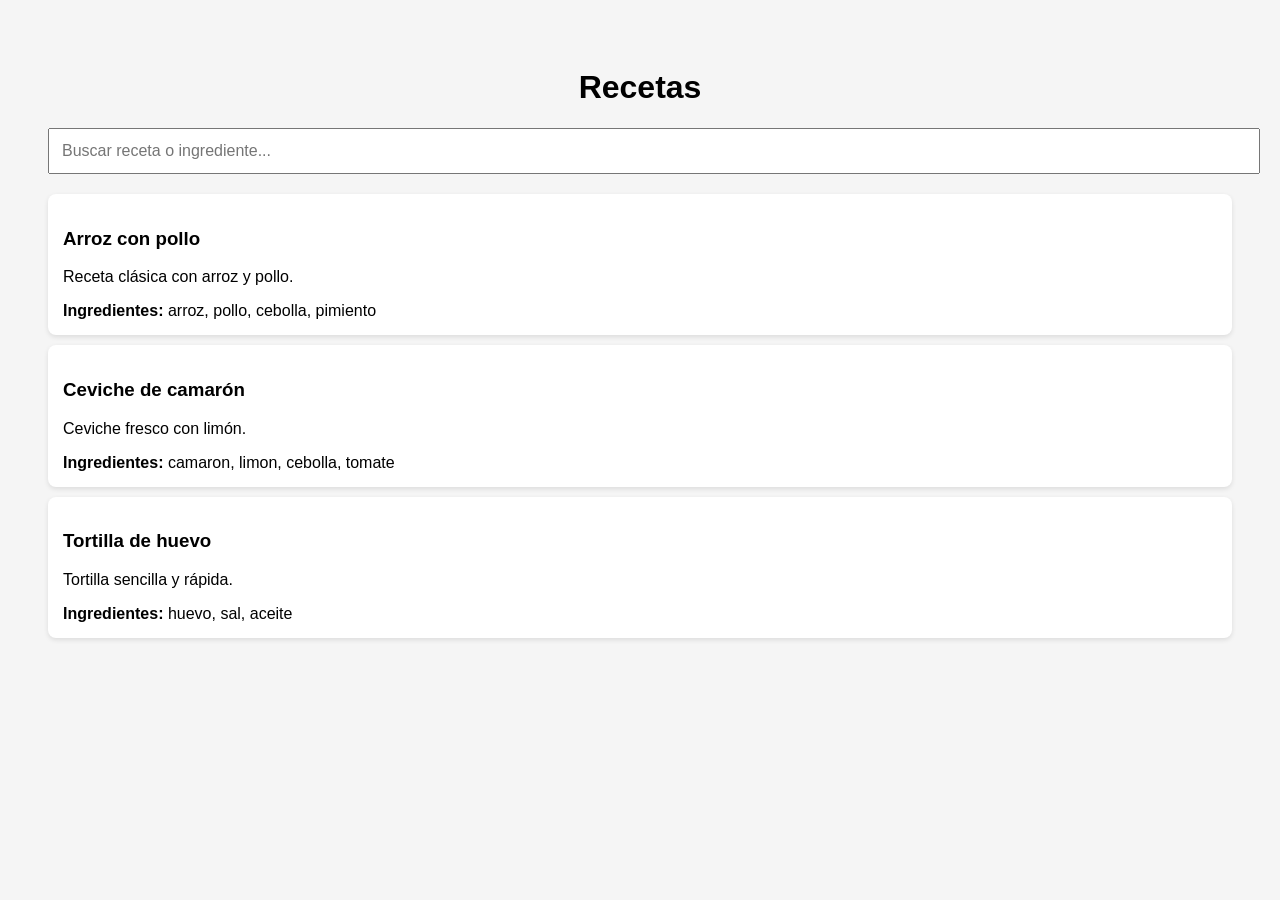
==== index.html @ cad51fa9 "Add files via upload" ====
<!DOCTYPE html>
<html lang="es">
<head>
<meta charset="UTF-8">
<meta name="viewport" content="width=device-width, initial-scale=1.0">
<title>Buscador de Recetas</title>
<link rel="stylesheet" href="style.css">
</head>
<body>

<h1>Recetas</h1>

<input type="text" id="search" placeholder="Buscar receta o ingrediente...">

<div id="results"></div>

<script src="app.js"></script>
</body>
</html>
---- style.css ----
body{
font-family: Arial, sans-serif;
background:#f5f5f5;
padding:40px;
}

h1{
text-align:center;
}

#search{
width:100%;
padding:12px;
font-size:16px;
margin-bottom:20px;
}

.card{
background:white;
padding:15px;
margin-bottom:10px;
border-radius:8px;
box-shadow:0 2px 5px rgba(0,0,0,0.1);
}
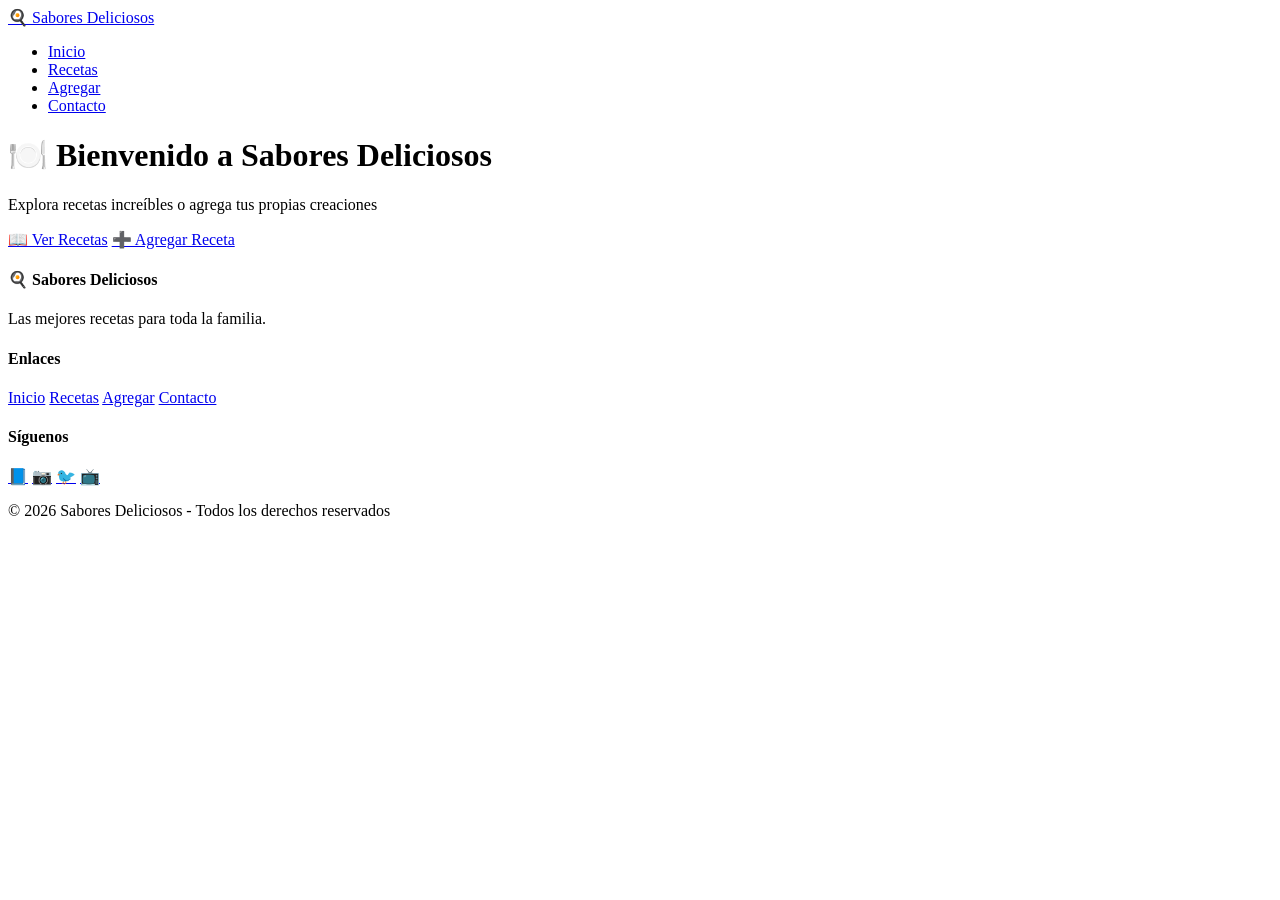
==== commit 139234d6: "Add files via upload" ====
--- a/index.html
+++ b/index.html
@@ -1,19 +1,82 @@
-<!DOCTYPE html>
-<html lang="es">
-<head>
-<meta charset="UTF-8">
-<meta name="viewport" content="width=device-width, initial-scale=1.0">
-<title>Buscador de Recetas</title>
-<link rel="stylesheet" href="style.css">
-</head>
-<body>
-
-<h1>Recetas</h1>
-
-<input type="text" id="search" placeholder="Buscar receta o ingrediente...">
-
-<div id="results"></div>
-
-<script src="app.js"></script>
-</body>
-</html>
+<!DOCTYPE html>
+<html lang="es">
+<head>
+    <meta charset="UTF-8">
+    <meta name="viewport" content="width=device-width, initial-scale=1.0">
+    <title>Sabores Deliciosos</title>
+
+    <!-- Fuentes -->
+    <link rel="preconnect" href="https://fonts.googleapis.com">
+    <link rel="preconnect" href="https://fonts.gstatic.com" crossorigin>
+    <link href="https://fonts.googleapis.com/css2?family=Poppins:wght@300;400;500;600;700&family=Playfair+Display:wght@400;600;700&display=swap" rel="stylesheet">
+
+    <!-- CSS (ruta corregida) -->
+    <link rel="stylesheet" href="sabores_deliciosos/css/recipes.css">
+</head>
+
+<body>
+    <header class="header">
+        <div class="header-content">
+
+            <!-- Ruta corregida -->
+            <a href="index.html" class="logo">
+                <span class="logo-icon">🍳</span>
+                <span>Sabores Deliciosos</span>
+            </a>
+
+            <nav class="nav">
+                <ul class="nav-list">
+                    <li><a href="index.html" class="active">Inicio</a></li>
+                    <li><a href="sabores_deliciosos/html/recipes.html">Recetas</a></li>
+                    <li><a href="sabores_deliciosos/html/addRecipe.html">Agregar</a></li>
+                    <li><a href="sabores_deliciosos/html/contact.html">Contacto</a></li>
+                </ul>
+            </nav>
+        </div>
+    </header>
+
+    <main class="main">
+        <div class="page-header">
+            <h1 class="page-title">🍽️ Bienvenido a Sabores Deliciosos</h1>
+            <p class="page-subtitle">Explora recetas increíbles o agrega tus propias creaciones</p>
+        </div>
+
+        <div class="home-options">
+            <a href="sabores_deliciosos/html/recipes.html" class="btn btn-primary">📖 Ver Recetas</a>
+            <a href="sabores_deliciosos/html/addRecipe.html" class="btn btn-secondary">➕ Agregar Receta</a>
+        </div>
+    </main>
+
+    <footer class="footer">
+        <div class="footer-content">
+            <div class="footer-section">
+                <h4>🍳 Sabores Deliciosos</h4>
+                <p>Las mejores recetas para toda la familia.</p>
+            </div>
+
+            <div class="footer-section">
+                <h4>Enlaces</h4>
+                <a href="index.html">Inicio</a>
+                <a href="sabores_deliciosos/html/recipes.html">Recetas</a>
+                <a href="sabores_deliciosos/html/addRecipe.html">Agregar</a>
+                <a href="sabores_deliciosos/html/contact.html">Contacto</a>
+            </div>
+
+            <div class="footer-section">
+                <h4>Síguenos</h4>
+                <div class="social-links">
+                    <a href="#">📘</a>
+                    <a href="#">📷</a>
+                    <a href="#">🐦</a>
+                    <a href="#">📺</a>
+                </div>
+            </div>
+        </div>
+
+        <p class="footer-bottom">© 2026 Sabores Deliciosos - Todos los derechos reservados</p>
+    </footer>
+
+    <!-- JS (ruta corregida) -->
+    <script src="sabores_deliciosos/js/recipesData.js"></script>
+</body>
+</html>
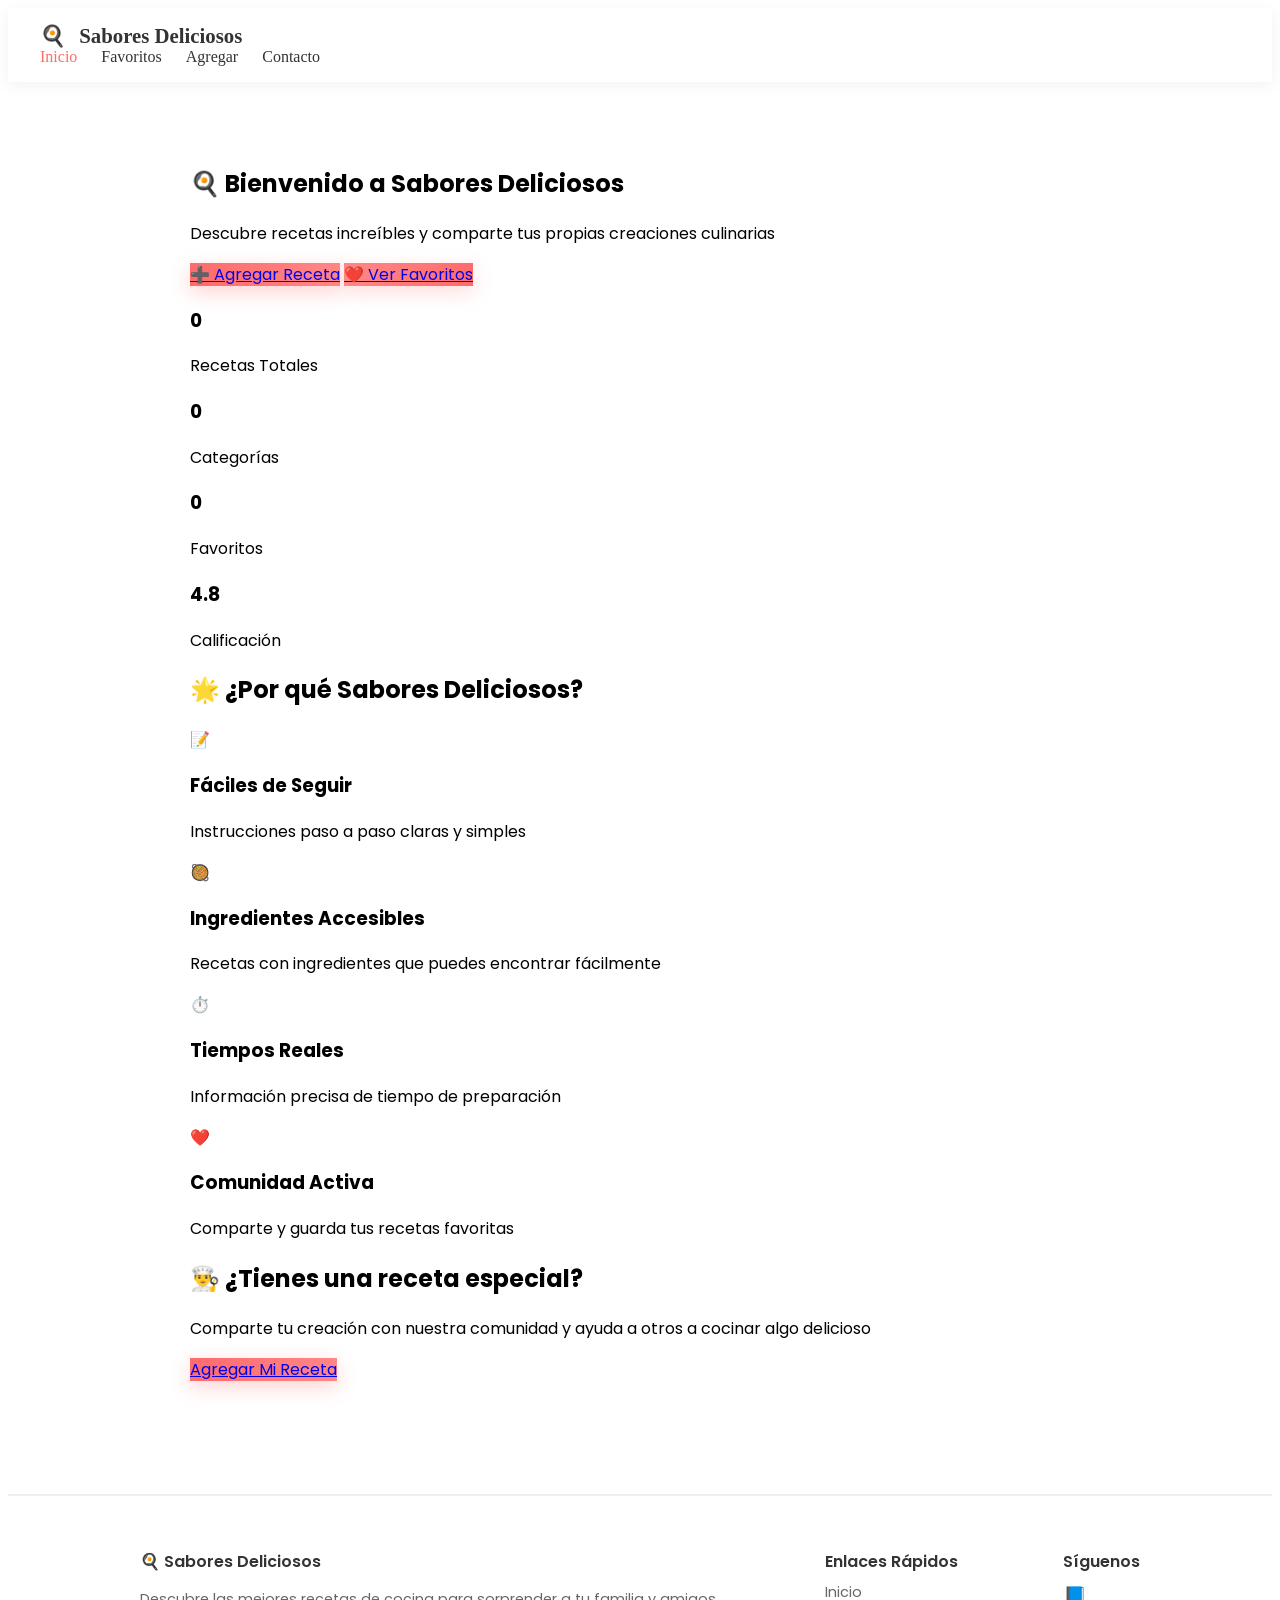
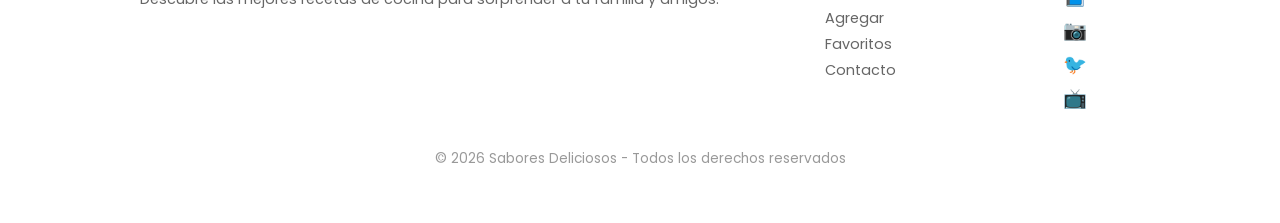
==== commit 050564b4: "Update index.html" ====
--- a/index.html
+++ b/index.html
@@ -10,73 +10,125 @@
     <link rel="preconnect" href="https://fonts.gstatic.com" crossorigin>
     <link href="https://fonts.googleapis.com/css2?family=Poppins:wght@300;400;500;600;700&family=Playfair+Display:wght@400;600;700&display=swap" rel="stylesheet">
 
-    <!-- CSS (ruta corregida) -->
-    <link rel="stylesheet" href="sabores_deliciosos/css/recipes.css">
+    <!-- CSS del home -->
+    <link rel="stylesheet" href="sabores_deliciosos/css/index.css">
 </head>
-
 <body>
     <header class="header">
         <div class="header-content">
-
-            <!-- Ruta corregida -->
             <a href="index.html" class="logo">
                 <span class="logo-icon">🍳</span>
                 <span>Sabores Deliciosos</span>
             </a>
-
             <nav class="nav">
                 <ul class="nav-list">
                     <li><a href="index.html" class="active">Inicio</a></li>
-                    <li><a href="sabores_deliciosos/html/recipes.html">Recetas</a></li>
-                    <li><a href="sabores_deliciosos/html/addRecipe.html">Agregar</a></li>
-                    <li><a href="sabores_deliciosos/html/contact.html">Contacto</a></li>
+                    <li><a href="html/favorites.html">Favoritos</a></li>
+                    <li><a href="html/addRecipe.html">Agregar</a></li>
+                    <li><a href="html/contact.html">Contacto</a></li>
                 </ul>
             </nav>
         </div>
     </header>
 
     <main class="main">
-        <div class="page-header">
-            <h1 class="page-title">🍽️ Bienvenido a Sabores Deliciosos</h1>
-            <p class="page-subtitle">Explora recetas increíbles o agrega tus propias creaciones</p>
-        </div>
+        <section class="hero">
+            <div class="hero-content">
+                <h1 class="hero-title">🍳 Bienvenido a Sabores Deliciosos</h1>
+                <p class="hero-subtitle">Descubre recetas increíbles y comparte tus propias creaciones culinarias</p>
+                <div class="hero-buttons">
+                    <a href="html/addRecipe.html" class="btn btn-primary">➕ Agregar Receta</a>
+                    <a href="html/favorites.html" class="btn btn-secondary">❤️ Ver Favoritos</a>
+                </div>
+            </div>
+        </section>
 
-        <div class="home-options">
-            <a href="sabores_deliciosos/html/recipes.html" class="btn btn-primary">📖 Ver Recetas</a>
-            <a href="sabores_deliciosos/html/addRecipe.html" class="btn btn-secondary">➕ Agregar Receta</a>
-        </div>
+        <section class="stats-section">
+            <div class="stats-grid">
+                <div class="stat-item">
+                    <h3 class="stat-number" id="totalRecipes">0</h3>
+                    <p class="stat-label">Recetas Totales</p>
+                </div>
+                <div class="stat-item">
+                    <h3 class="stat-number" id="totalCategories">0</h3>
+                    <p class="stat-label">Categorías</p>
+                </div>
+                <div class="stat-item">
+                    <h3 class="stat-number" id="totalFavorites">0</h3>
+                    <p class="stat-label">Favoritos</p>
+                </div>
+                <div class="stat-item">
+                    <h3 class="stat-number">4.8</h3>
+                    <p class="stat-label">Calificación</p>
+                </div>
+            </div>
+        </section>
+
+        <section class="features-section">
+            <h2 class="section-title">🌟 ¿Por qué Sabores Deliciosos?</h2>
+            <div class="features-grid">
+                <div class="feature-item">
+                    <span class="feature-icon">📝</span>
+                    <h3>Fáciles de Seguir</h3>
+                    <p>Instrucciones paso a paso claras y simples</p>
+                </div>
+                <div class="feature-item">
+                    <span class="feature-icon">🥘</span>
+                    <h3>Ingredientes Accesibles</h3>
+                    <p>Recetas con ingredientes que puedes encontrar fácilmente</p>
+                </div>
+                <div class="feature-item">
+                    <span class="feature-icon">⏱️</span>
+                    <h3>Tiempos Reales</h3>
+                    <p>Información precisa de tiempo de preparación</p>
+                </div>
+                <div class="feature-item">
+                    <span class="feature-icon">❤️</span>
+                    <h3>Comunidad Activa</h3>
+                    <p>Comparte y guarda tus recetas favoritas</p>
+                </div>
+            </div>
+        </section>
+
+        <section class="cta-section">
+            <div class="cta-content">
+                <h2>👨‍🍳 ¿Tienes una receta especial?</h2>
+                <p>Comparte tu creación con nuestra comunidad y ayuda a otros a cocinar algo delicioso</p>
+                <a href="html/addRecipe.html" class="btn btn-primary">Agregar Mi Receta</a>
+            </div>
+        </section>
     </main>
 
     <footer class="footer">
         <div class="footer-content">
             <div class="footer-section">
                 <h4>🍳 Sabores Deliciosos</h4>
-                <p>Las mejores recetas para toda la familia.</p>
+                <p>Descubre las mejores recetas de cocina para sorprender a tu familia y amigos.</p>
             </div>
-
             <div class="footer-section">
-                <h4>Enlaces</h4>
+                <h4>Enlaces Rápidos</h4>
                 <a href="index.html">Inicio</a>
-                <a href="sabores_deliciosos/html/recipes.html">Recetas</a>
-                <a href="sabores_deliciosos/html/addRecipe.html">Agregar</a>
-                <a href="sabores_deliciosos/html/contact.html">Contacto</a>
+                <a href="html/addRecipe.html">Agregar</a>
+                <a href="html/favorites.html">Favoritos</a>
+                <a href="html/contact.html">Contacto</a>
             </div>
-
             <div class="footer-section">
                 <h4>Síguenos</h4>
                 <div class="social-links">
-                    <a href="#">📘</a>
-                    <a href="#">📷</a>
-                    <a href="#">🐦</a>
-                    <a href="#">📺</a>
+                    <a href="#" class="social-link">📘</a>
+                    <a href="#" class="social-link">📷</a>
+                    <a href="#" class="social-link">🐦</a>
+                    <a href="#" class="social-link">📺</a>
                 </div>
             </div>
         </div>
-
         <p class="footer-bottom">© 2026 Sabores Deliciosos - Todos los derechos reservados</p>
     </footer>
 
-    <!-- JS (ruta corregida) -->
-    <script src="sabores_deliciosos/js/recipesData.js"></script>
+    <div class="toast" id="toast"></div>
+
+    <script src="js/recipesData.js"></script>
+    <script src="js/index.js"></script>
 </body>
-</html>+</html>
+
--- a/sabores_deliciosos/css/index.css
+++ b/sabores_deliciosos/css/index.css
@@ -0,0 +1,182 @@
+/* ===== Contenedor principal ===== */
+.main {
+    max-width: 900px;
+    margin: 2rem auto;
+    padding: 2rem;
+    font-family: 'Poppins', sans-serif;
+}
+
+/* ===== Encabezado de la página ===== */
+.page-header {
+    text-align: center;
+    margin-bottom: 3rem;
+}
+
+.page-title {
+    font-size: 2.2rem;
+    color: #333;
+    margin-bottom: 0.5rem;
+}
+
+.page-subtitle {
+    font-size: 1rem;
+    color: #666;
+}
+
+/* ===== Opciones de home ===== */
+.home-options {
+    display: flex;
+    justify-content: center;
+    gap: 1.5rem;
+    flex-wrap: wrap;
+    margin-top: 2rem;
+}
+
+.home-options .btn {
+    padding: 1rem 2rem;
+    border-radius: 12px;
+    font-weight: 700;
+    font-size: 1.1rem;
+    cursor: pointer;
+    text-decoration: none;
+    transition: transform 0.3s, box-shadow 0.3s;
+    color: #fff;
+}
+
+/* Botón principal (Ver recetas) */
+.btn-primary {
+    background: linear-gradient(90deg, #ff6b6b, #ff8787);
+    box-shadow: 0 6px 20px rgba(255,107,107,0.3);
+}
+
+.btn-primary:hover {
+    transform: translateY(-3px);
+    box-shadow: 0 12px 30px rgba(255,107,107,0.4);
+}
+
+/* Botón secundario (Agregar receta) */
+.btn-secondary {
+    background: linear-gradient(90deg, #ff8787, #ff6b6b);
+    box-shadow: 0 6px 20px rgba(255,135,135,0.3);
+}
+
+.btn-secondary:hover {
+    transform: translateY(-3px);
+    box-shadow: 0 12px 30px rgba(255,135,135,0.4);
+}
+
+/* ===== Footer ===== */
+.footer {
+    background: #fff;
+    margin-top: 5rem;
+    padding: 2rem 1rem;
+    border-top: 2px solid #eee;
+    font-family: 'Poppins', sans-serif;
+}
+
+.footer-content {
+    display: flex;
+    justify-content: space-between;
+    flex-wrap: wrap;
+    gap: 2rem;
+    max-width: 1000px;
+    margin: 0 auto;
+}
+
+.footer-section h4 {
+    font-weight: 600;
+    color: #333;
+    margin-bottom: 0.5rem;
+}
+
+.footer-section p,
+.footer-section a {
+    font-size: 0.9rem;
+    color: #666;
+    text-decoration: none;
+    display: block;
+    margin-bottom: 0.3rem;
+}
+
+.footer-section a:hover {
+    color: #ff6b6b;
+}
+
+.footer-bottom {
+    text-align: center;
+    margin-top: 2rem;
+    font-size: 0.85rem;
+    color: #999;
+}
+
+/* Redes sociales */
+.social-links a {
+    font-size: 1.2rem;
+    margin-right: 0.8rem;
+    color: #666;
+    transition: color 0.3s;
+}
+
+.social-links a:hover {
+    color: #ff6b6b;
+}
+
+/* ===== Header y navegación ===== */
+.header {
+    background: #fff;
+    padding: 1rem 2rem;
+    box-shadow: 0 4px 15px rgba(0,0,0,0.05);
+    position: sticky;
+    top: 0;
+    z-index: 100;
+}
+
+.header .logo {
+    font-weight: 700;
+    font-size: 1.3rem;
+    text-decoration: none;
+    color: #333;
+}
+
+.header .logo-icon {
+    margin-right: 0.5rem;
+}
+
+.nav-list {
+    display: flex;
+    gap: 1.5rem;
+    list-style: none;
+    padding-left: 0;
+    margin: 0;
+}
+
+.nav-list li a {
+    text-decoration: none;
+    color: #333;
+    font-weight: 500;
+    transition: color 0.3s;
+}
+
+.nav-list li a:hover,
+.nav-list li a.active {
+    color: #ff6b6b;
+}
+
+/* ===== Responsive ===== */
+@media (max-width: 768px) {
+    .header {
+        padding: 1rem;
+    }
+    .nav-list {
+        flex-wrap: wrap;
+        gap: 1rem;
+    }
+    .home-options {
+        flex-direction: column;
+        align-items: center;
+    }
+    .footer-content {
+        flex-direction: column;
+        text-align: center;
+    }
+}
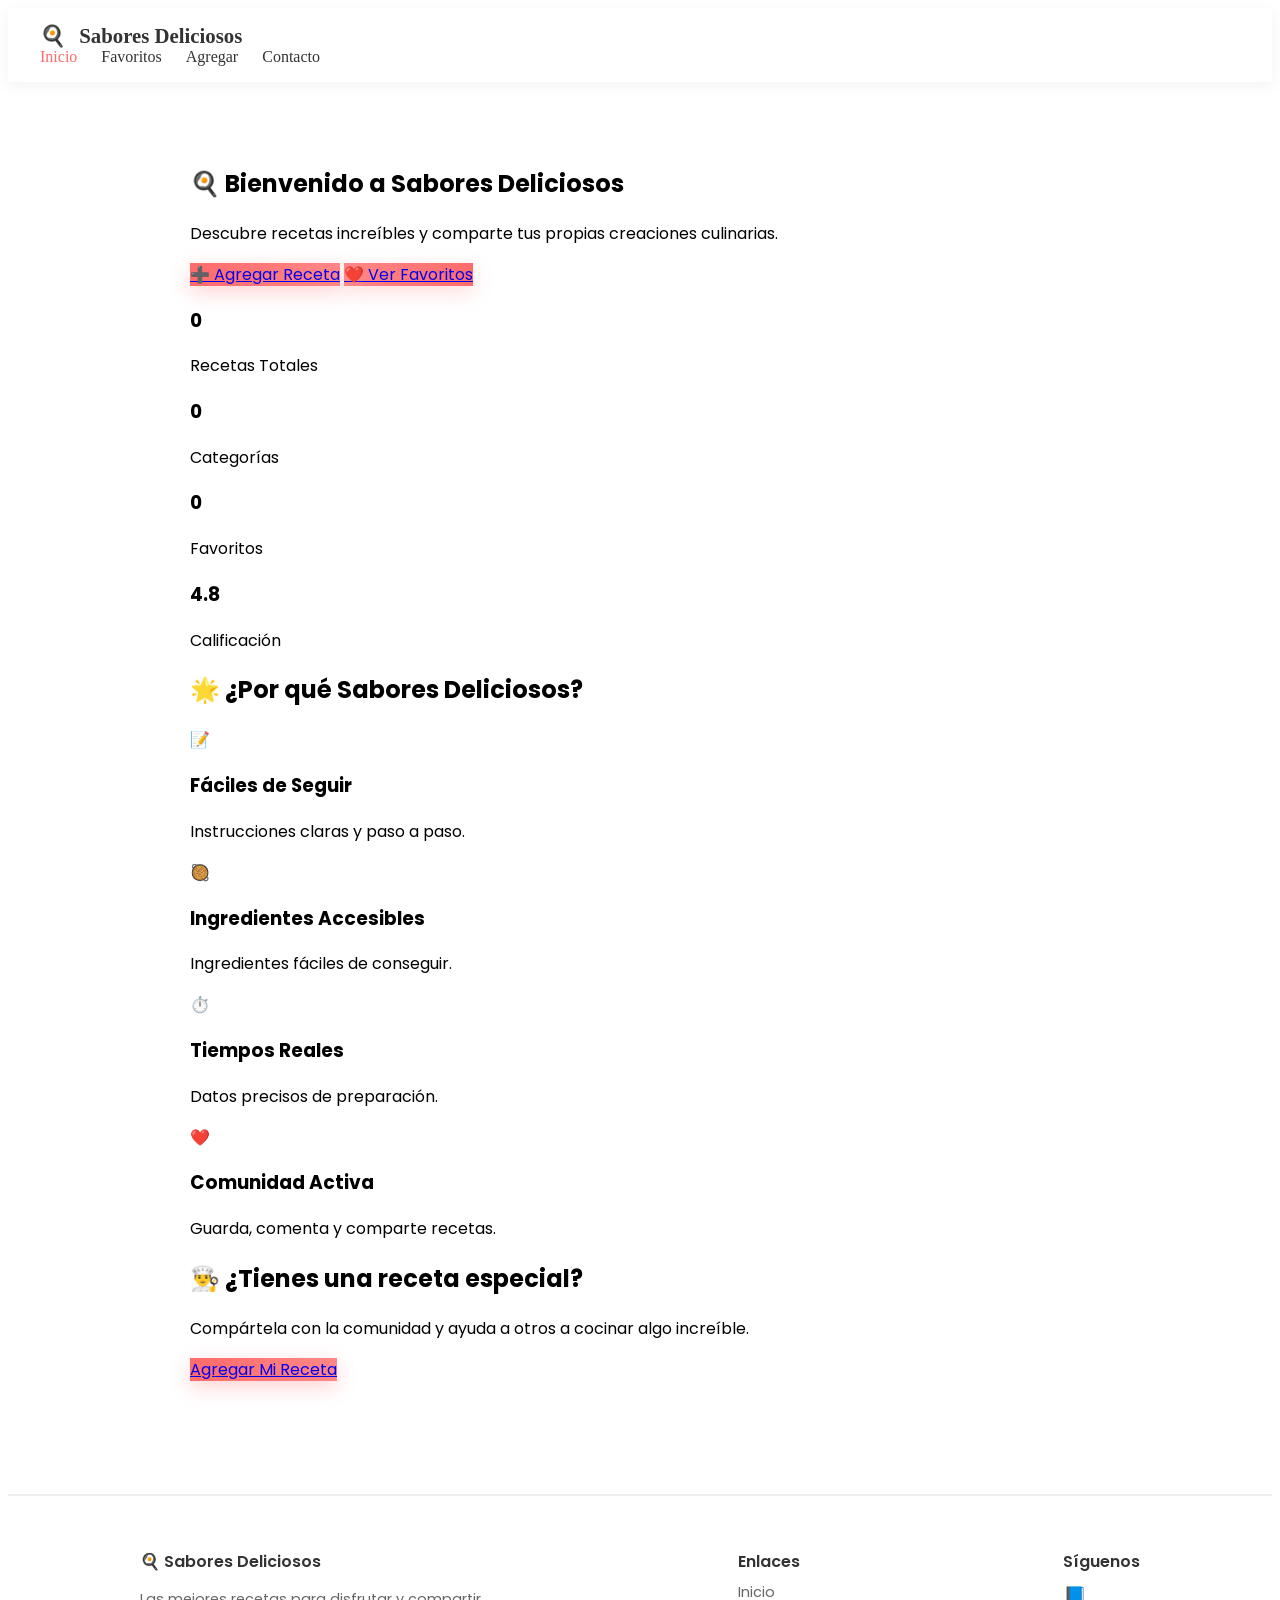
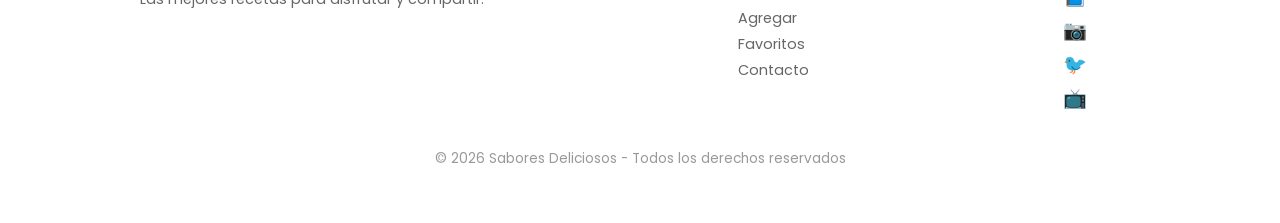
==== commit 694bf66e: "Update index.html" ====
--- a/index.html
+++ b/index.html
@@ -8,18 +8,19 @@
     <!-- Fuentes -->
     <link rel="preconnect" href="https://fonts.googleapis.com">
     <link rel="preconnect" href="https://fonts.gstatic.com" crossorigin>
-    <link href="https://fonts.googleapis.com/css2?family=Poppins:wght@300;400;500;600;700&family=Playfair+Display:wght@400;600;700&display=swap" rel="stylesheet">
+    <link href="https://fonts.googleapis.com/css2?family=Poppins:wght@300;400;500;600;700&display=swap" rel="stylesheet">
 
     <!-- CSS del home -->
     <link rel="stylesheet" href="sabores_deliciosos/css/index.css">
 </head>
+
 <body>
     <header class="header">
         <div class="header-content">
             <a href="index.html" class="logo">
-                <span class="logo-icon">🍳</span>
-                <span>Sabores Deliciosos</span>
+                <span class="logo-icon">🍳</span> Sabores Deliciosos
             </a>
+
             <nav class="nav">
                 <ul class="nav-list">
                     <li><a href="index.html" class="active">Inicio</a></li>
@@ -32,10 +33,13 @@
     </header>
 
     <main class="main">
+
+        <!-- HERO SECTION -->
         <section class="hero">
             <div class="hero-content">
                 <h1 class="hero-title">🍳 Bienvenido a Sabores Deliciosos</h1>
-                <p class="hero-subtitle">Descubre recetas increíbles y comparte tus propias creaciones culinarias</p>
+                <p class="hero-subtitle">Descubre recetas increíbles y comparte tus propias creaciones culinarias.</p>
+
                 <div class="hero-buttons">
                     <a href="html/addRecipe.html" class="btn btn-primary">➕ Agregar Receta</a>
                     <a href="html/favorites.html" class="btn btn-secondary">❤️ Ver Favoritos</a>
@@ -43,20 +47,24 @@
             </div>
         </section>
 
+        <!-- STATS SECTION -->
         <section class="stats-section">
             <div class="stats-grid">
                 <div class="stat-item">
                     <h3 class="stat-number" id="totalRecipes">0</h3>
                     <p class="stat-label">Recetas Totales</p>
                 </div>
+
                 <div class="stat-item">
                     <h3 class="stat-number" id="totalCategories">0</h3>
                     <p class="stat-label">Categorías</p>
                 </div>
+
                 <div class="stat-item">
                     <h3 class="stat-number" id="totalFavorites">0</h3>
                     <p class="stat-label">Favoritos</p>
                 </div>
+
                 <div class="stat-item">
                     <h3 class="stat-number">4.8</h3>
                     <p class="stat-label">Calificación</p>
@@ -64,71 +72,78 @@
             </div>
         </section>
 
+        <!-- FEATURES -->
         <section class="features-section">
             <h2 class="section-title">🌟 ¿Por qué Sabores Deliciosos?</h2>
+
             <div class="features-grid">
                 <div class="feature-item">
                     <span class="feature-icon">📝</span>
                     <h3>Fáciles de Seguir</h3>
-                    <p>Instrucciones paso a paso claras y simples</p>
+                    <p>Instrucciones claras y paso a paso.</p>
                 </div>
+
                 <div class="feature-item">
                     <span class="feature-icon">🥘</span>
                     <h3>Ingredientes Accesibles</h3>
-                    <p>Recetas con ingredientes que puedes encontrar fácilmente</p>
+                    <p>Ingredientes fáciles de conseguir.</p>
                 </div>
+
                 <div class="feature-item">
                     <span class="feature-icon">⏱️</span>
                     <h3>Tiempos Reales</h3>
-                    <p>Información precisa de tiempo de preparación</p>
+                    <p>Datos precisos de preparación.</p>
                 </div>
+
                 <div class="feature-item">
                     <span class="feature-icon">❤️</span>
                     <h3>Comunidad Activa</h3>
-                    <p>Comparte y guarda tus recetas favoritas</p>
+                    <p>Guarda, comenta y comparte recetas.</p>
                 </div>
             </div>
         </section>
 
+        <!-- CTA -->
         <section class="cta-section">
             <div class="cta-content">
                 <h2>👨‍🍳 ¿Tienes una receta especial?</h2>
-                <p>Comparte tu creación con nuestra comunidad y ayuda a otros a cocinar algo delicioso</p>
+                <p>Compártela con la comunidad y ayuda a otros a cocinar algo increíble.</p>
                 <a href="html/addRecipe.html" class="btn btn-primary">Agregar Mi Receta</a>
             </div>
         </section>
+
     </main>
 
     <footer class="footer">
         <div class="footer-content">
             <div class="footer-section">
                 <h4>🍳 Sabores Deliciosos</h4>
-                <p>Descubre las mejores recetas de cocina para sorprender a tu familia y amigos.</p>
+                <p>Las mejores recetas para disfrutar y compartir.</p>
             </div>
+
             <div class="footer-section">
-                <h4>Enlaces Rápidos</h4>
+                <h4>Enlaces</h4>
                 <a href="index.html">Inicio</a>
                 <a href="html/addRecipe.html">Agregar</a>
                 <a href="html/favorites.html">Favoritos</a>
                 <a href="html/contact.html">Contacto</a>
             </div>
+
             <div class="footer-section">
                 <h4>Síguenos</h4>
                 <div class="social-links">
-                    <a href="#" class="social-link">📘</a>
-                    <a href="#" class="social-link">📷</a>
-                    <a href="#" class="social-link">🐦</a>
-                    <a href="#" class="social-link">📺</a>
+                    <a href="#">📘</a>
+                    <a href="#">📷</a>
+                    <a href="#">🐦</a>
+                    <a href="#">📺</a>
                 </div>
             </div>
         </div>
+
         <p class="footer-bottom">© 2026 Sabores Deliciosos - Todos los derechos reservados</p>
     </footer>
-
-    <div class="toast" id="toast"></div>
 
     <script src="js/recipesData.js"></script>
     <script src="js/index.js"></script>
 </body>
 </html>
-
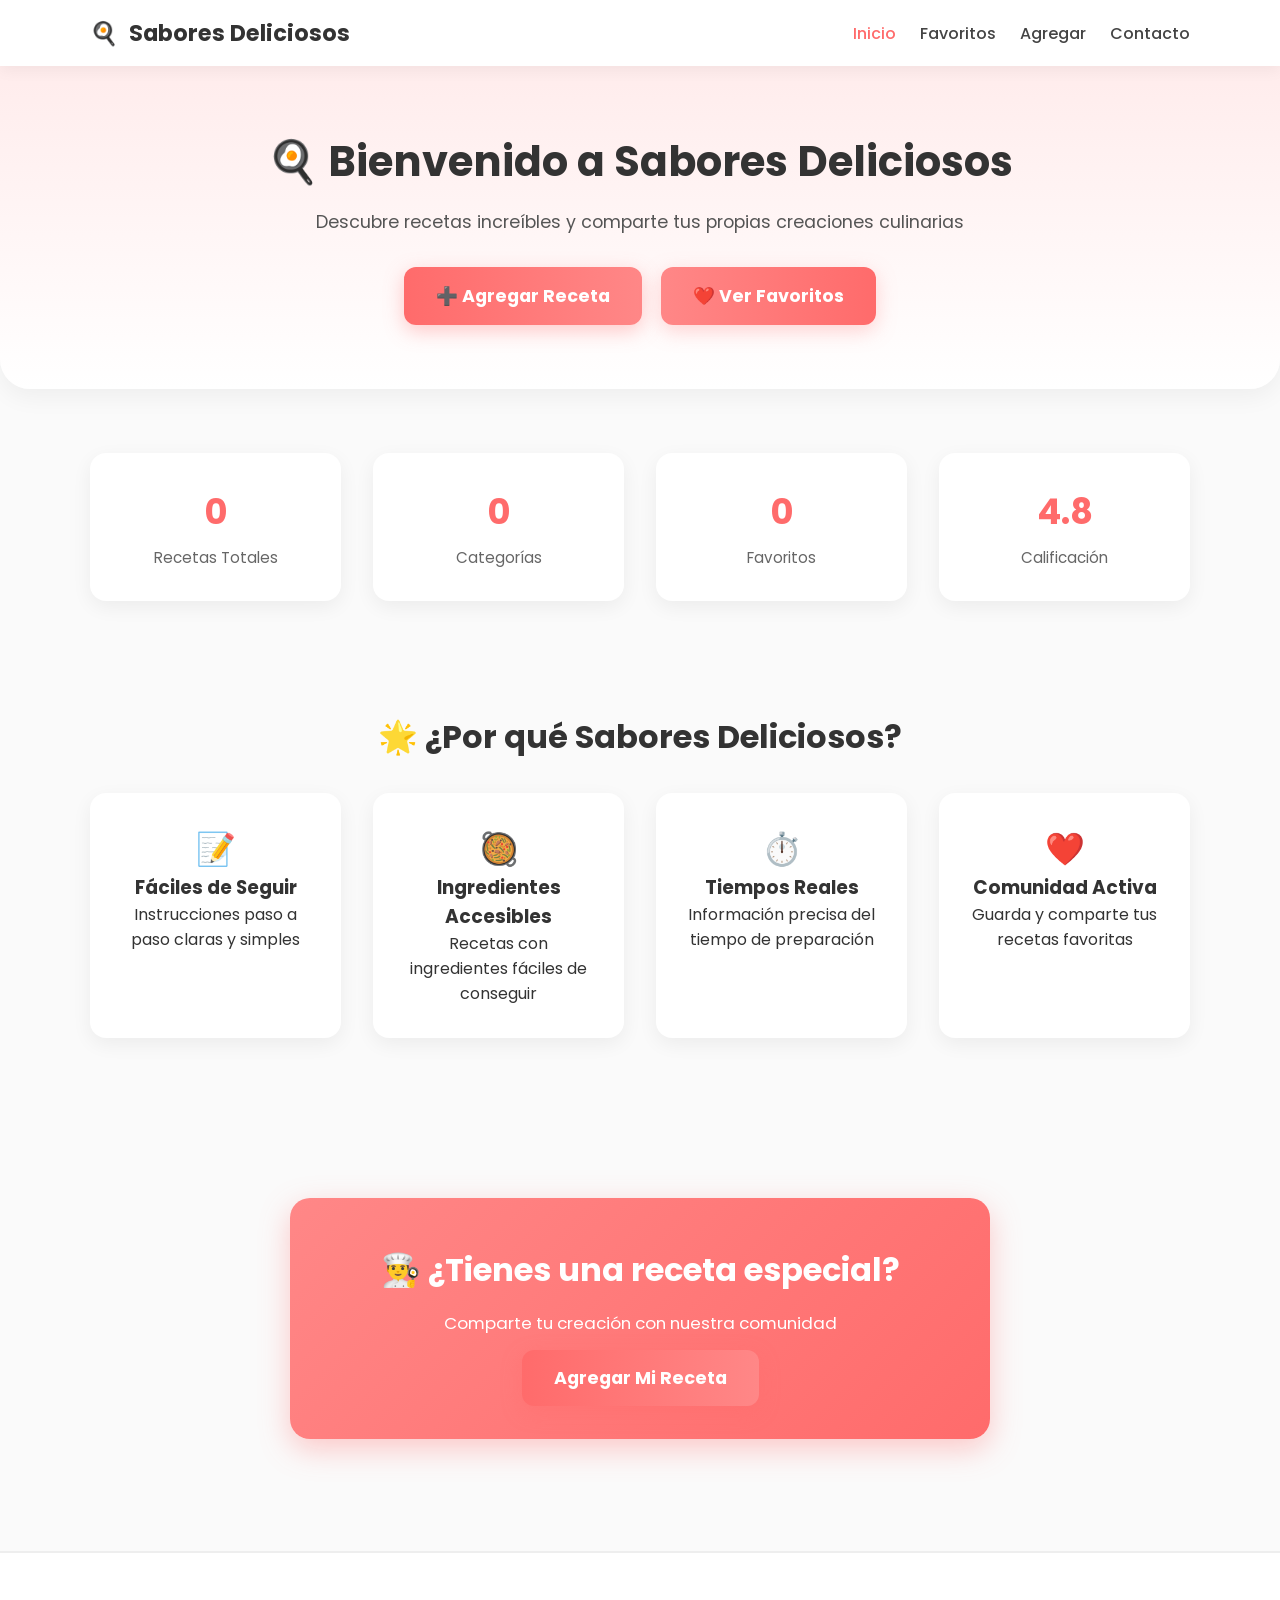
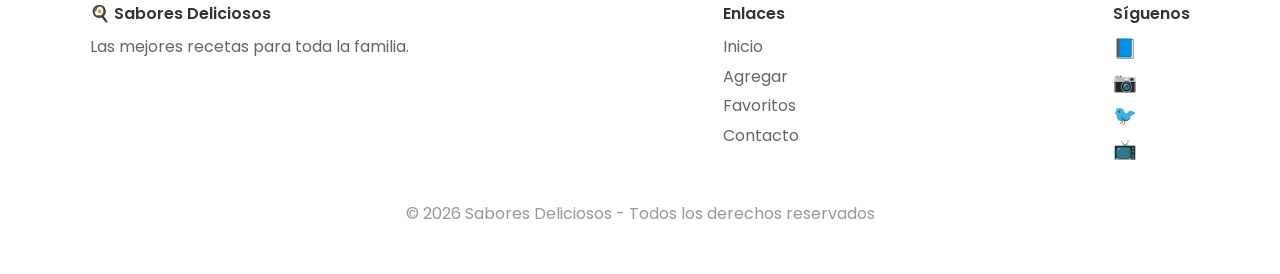
==== commit 7a4c982e: "Update index.html" ====
--- a/index.html
+++ b/index.html
@@ -1,149 +1,241 @@
 <!DOCTYPE html>
 <html lang="es">
+
 <head>
-    <meta charset="UTF-8">
-    <meta name="viewport" content="width=device-width, initial-scale=1.0">
-    <title>Sabores Deliciosos</title>
-
-    <!-- Fuentes -->
-    <link rel="preconnect" href="https://fonts.googleapis.com">
-    <link rel="preconnect" href="https://fonts.gstatic.com" crossorigin>
-    <link href="https://fonts.googleapis.com/css2?family=Poppins:wght@300;400;500;600;700&display=swap" rel="stylesheet">
-
-    <!-- CSS del home -->
-    <link rel="stylesheet" href="sabores_deliciosos/css/index.css">
+<meta charset="UTF-8">
+<meta name="viewport" content="width=device-width, initial-scale=1.0">
+
+<title>Sabores Deliciosos</title>
+
+<!-- FUENTES -->
+<link rel="preconnect" href="https://fonts.googleapis.com">
+<link rel="preconnect" href="https://fonts.gstatic.com" crossorigin>
+
+<link href="https://fonts.googleapis.com/css2?family=Poppins:wght@300;400;500;600;700&family=Playfair+Display:wght@400;600;700&display=swap" rel="stylesheet">
+
+<!-- CSS -->
+<link rel="stylesheet" href="sabores_deliciosos/css/index.css">
+
 </head>
 
+
 <body>
-    <header class="header">
-        <div class="header-content">
-            <a href="index.html" class="logo">
-                <span class="logo-icon">🍳</span> Sabores Deliciosos
-            </a>
-
-            <nav class="nav">
-                <ul class="nav-list">
-                    <li><a href="index.html" class="active">Inicio</a></li>
-                    <li><a href="html/favorites.html">Favoritos</a></li>
-                    <li><a href="html/addRecipe.html">Agregar</a></li>
-                    <li><a href="html/contact.html">Contacto</a></li>
-                </ul>
-            </nav>
-        </div>
-    </header>
-
-    <main class="main">
-
-        <!-- HERO SECTION -->
-        <section class="hero">
-            <div class="hero-content">
-                <h1 class="hero-title">🍳 Bienvenido a Sabores Deliciosos</h1>
-                <p class="hero-subtitle">Descubre recetas increíbles y comparte tus propias creaciones culinarias.</p>
-
-                <div class="hero-buttons">
-                    <a href="html/addRecipe.html" class="btn btn-primary">➕ Agregar Receta</a>
-                    <a href="html/favorites.html" class="btn btn-secondary">❤️ Ver Favoritos</a>
-                </div>
-            </div>
-        </section>
-
-        <!-- STATS SECTION -->
-        <section class="stats-section">
-            <div class="stats-grid">
-                <div class="stat-item">
-                    <h3 class="stat-number" id="totalRecipes">0</h3>
-                    <p class="stat-label">Recetas Totales</p>
-                </div>
-
-                <div class="stat-item">
-                    <h3 class="stat-number" id="totalCategories">0</h3>
-                    <p class="stat-label">Categorías</p>
-                </div>
-
-                <div class="stat-item">
-                    <h3 class="stat-number" id="totalFavorites">0</h3>
-                    <p class="stat-label">Favoritos</p>
-                </div>
-
-                <div class="stat-item">
-                    <h3 class="stat-number">4.8</h3>
-                    <p class="stat-label">Calificación</p>
-                </div>
-            </div>
-        </section>
-
-        <!-- FEATURES -->
-        <section class="features-section">
-            <h2 class="section-title">🌟 ¿Por qué Sabores Deliciosos?</h2>
-
-            <div class="features-grid">
-                <div class="feature-item">
-                    <span class="feature-icon">📝</span>
-                    <h3>Fáciles de Seguir</h3>
-                    <p>Instrucciones claras y paso a paso.</p>
-                </div>
-
-                <div class="feature-item">
-                    <span class="feature-icon">🥘</span>
-                    <h3>Ingredientes Accesibles</h3>
-                    <p>Ingredientes fáciles de conseguir.</p>
-                </div>
-
-                <div class="feature-item">
-                    <span class="feature-icon">⏱️</span>
-                    <h3>Tiempos Reales</h3>
-                    <p>Datos precisos de preparación.</p>
-                </div>
-
-                <div class="feature-item">
-                    <span class="feature-icon">❤️</span>
-                    <h3>Comunidad Activa</h3>
-                    <p>Guarda, comenta y comparte recetas.</p>
-                </div>
-            </div>
-        </section>
-
-        <!-- CTA -->
-        <section class="cta-section">
-            <div class="cta-content">
-                <h2>👨‍🍳 ¿Tienes una receta especial?</h2>
-                <p>Compártela con la comunidad y ayuda a otros a cocinar algo increíble.</p>
-                <a href="html/addRecipe.html" class="btn btn-primary">Agregar Mi Receta</a>
-            </div>
-        </section>
-
-    </main>
-
-    <footer class="footer">
-        <div class="footer-content">
-            <div class="footer-section">
-                <h4>🍳 Sabores Deliciosos</h4>
-                <p>Las mejores recetas para disfrutar y compartir.</p>
-            </div>
-
-            <div class="footer-section">
-                <h4>Enlaces</h4>
-                <a href="index.html">Inicio</a>
-                <a href="html/addRecipe.html">Agregar</a>
-                <a href="html/favorites.html">Favoritos</a>
-                <a href="html/contact.html">Contacto</a>
-            </div>
-
-            <div class="footer-section">
-                <h4>Síguenos</h4>
-                <div class="social-links">
-                    <a href="#">📘</a>
-                    <a href="#">📷</a>
-                    <a href="#">🐦</a>
-                    <a href="#">📺</a>
-                </div>
-            </div>
-        </div>
-
-        <p class="footer-bottom">© 2026 Sabores Deliciosos - Todos los derechos reservados</p>
-    </footer>
-
-    <script src="js/recipesData.js"></script>
-    <script src="js/index.js"></script>
+
+<!-- HEADER -->
+<header class="header">
+
+<div class="header-content">
+
+<a href="index.html" class="logo">
+<span class="logo-icon">🍳</span>
+<span>Sabores Deliciosos</span>
+</a>
+
+<nav class="nav">
+
+<ul class="nav-list">
+
+<li>
+<a href="index.html" class="active">Inicio</a>
+</li>
+
+<li>
+<a href="sabores_deliciosos/html/favorites.html">Favoritos</a>
+</li>
+
+<li>
+<a href="sabores_deliciosos/html/addRecipe.html">Agregar</a>
+</li>
+
+<li>
+<a href="sabores_deliciosos/html/contact.html">Contacto</a>
+</li>
+
+</ul>
+
+</nav>
+
+</div>
+
+</header>
+
+
+<!-- MAIN -->
+<main class="main">
+
+<section class="hero">
+
+<div class="hero-content">
+
+<h1 class="hero-title">
+🍳 Bienvenido a Sabores Deliciosos
+</h1>
+
+<p class="hero-subtitle">
+Descubre recetas increíbles y comparte tus propias creaciones culinarias
+</p>
+
+<div class="hero-buttons">
+
+<a href="sabores_deliciosos/html/addRecipe.html" class="btn btn-primary">
+➕ Agregar Receta
+</a>
+
+<a href="sabores_deliciosos/html/favorites.html" class="btn btn-secondary">
+❤️ Ver Favoritos
+</a>
+
+</div>
+
+</div>
+
+</section>
+
+
+<!-- ESTADÍSTICAS -->
+<section class="stats-section">
+
+<div class="stats-grid">
+
+<div class="stat-item">
+<h3 class="stat-number" id="totalRecipes">0</h3>
+<p class="stat-label">Recetas Totales</p>
+</div>
+
+<div class="stat-item">
+<h3 class="stat-number" id="totalCategories">0</h3>
+<p class="stat-label">Categorías</p>
+</div>
+
+<div class="stat-item">
+<h3 class="stat-number" id="totalFavorites">0</h3>
+<p class="stat-label">Favoritos</p>
+</div>
+
+<div class="stat-item">
+<h3 class="stat-number">4.8</h3>
+<p class="stat-label">Calificación</p>
+</div>
+
+</div>
+
+</section>
+
+
+<!-- FEATURES -->
+<section class="features-section">
+
+<h2 class="section-title">
+🌟 ¿Por qué Sabores Deliciosos?
+</h2>
+
+<div class="features-grid">
+
+<div class="feature-item">
+<span class="feature-icon">📝</span>
+<h3>Fáciles de Seguir</h3>
+<p>Instrucciones paso a paso claras y simples</p>
+</div>
+
+<div class="feature-item">
+<span class="feature-icon">🥘</span>
+<h3>Ingredientes Accesibles</h3>
+<p>Recetas con ingredientes fáciles de conseguir</p>
+</div>
+
+<div class="feature-item">
+<span class="feature-icon">⏱️</span>
+<h3>Tiempos Reales</h3>
+<p>Información precisa del tiempo de preparación</p>
+</div>
+
+<div class="feature-item">
+<span class="feature-icon">❤️</span>
+<h3>Comunidad Activa</h3>
+<p>Guarda y comparte tus recetas favoritas</p>
+</div>
+
+</div>
+
+</section>
+
+
+<!-- CTA -->
+<section class="cta-section">
+
+<div class="cta-content">
+
+<h2>
+👨‍🍳 ¿Tienes una receta especial?
+</h2>
+
+<p>
+Comparte tu creación con nuestra comunidad
+</p>
+
+<a href="sabores_deliciosos/html/addRecipe.html" class="btn btn-primary">
+Agregar Mi Receta
+</a>
+
+</div>
+
+</section>
+
+</main>
+
+
+<!-- FOOTER -->
+<footer class="footer">
+
+<div class="footer-content">
+
+<div class="footer-section">
+<h4>🍳 Sabores Deliciosos</h4>
+<p>Las mejores recetas para toda la familia.</p>
+</div>
+
+<div class="footer-section">
+
+<h4>Enlaces</h4>
+
+<a href="index.html">Inicio</a>
+<a href="sabores_deliciosos/html/addRecipe.html">Agregar</a>
+<a href="sabores_deliciosos/html/favorites.html">Favoritos</a>
+<a href="sabores_deliciosos/html/contact.html">Contacto</a>
+
+</div>
+
+<div class="footer-section">
+
+<h4>Síguenos</h4>
+
+<div class="social-links">
+
+<a href="#">📘</a>
+<a href="#">📷</a>
+<a href="#">🐦</a>
+<a href="#">📺</a>
+
+</div>
+
+</div>
+
+</div>
+
+<p class="footer-bottom">
+© 2026 Sabores Deliciosos - Todos los derechos reservados
+</p>
+
+</footer>
+
+
+<div class="toast" id="toast"></div>
+
+
+<!-- JS -->
+<script src="sabores_deliciosos/js/recipesData.js"></script>
+<script src="sabores_deliciosos/js/recipesApp.js"></script>
+
 </body>
+
 </html>
--- a/sabores_deliciosos/css/index.css
+++ b/sabores_deliciosos/css/index.css
@@ -1,127 +1,21 @@
-/* ===== Contenedor principal ===== */
-.main {
-    max-width: 900px;
-    margin: 2rem auto;
-    padding: 2rem;
+/* =========================================================
+   TIPOGRAFÍA Y BASE
+========================================================= */
+* {
+    margin: 0;
+    padding: 0;
+    box-sizing: border-box;
+}
+
+body {
     font-family: 'Poppins', sans-serif;
-}
-
-/* ===== Encabezado de la página ===== */
-.page-header {
-    text-align: center;
-    margin-bottom: 3rem;
-}
-
-.page-title {
-    font-size: 2.2rem;
+    background: #fafafa;
     color: #333;
-    margin-bottom: 0.5rem;
-}
-
-.page-subtitle {
-    font-size: 1rem;
-    color: #666;
-}
-
-/* ===== Opciones de home ===== */
-.home-options {
-    display: flex;
-    justify-content: center;
-    gap: 1.5rem;
-    flex-wrap: wrap;
-    margin-top: 2rem;
-}
-
-.home-options .btn {
-    padding: 1rem 2rem;
-    border-radius: 12px;
-    font-weight: 700;
-    font-size: 1.1rem;
-    cursor: pointer;
-    text-decoration: none;
-    transition: transform 0.3s, box-shadow 0.3s;
-    color: #fff;
-}
-
-/* Botón principal (Ver recetas) */
-.btn-primary {
-    background: linear-gradient(90deg, #ff6b6b, #ff8787);
-    box-shadow: 0 6px 20px rgba(255,107,107,0.3);
-}
-
-.btn-primary:hover {
-    transform: translateY(-3px);
-    box-shadow: 0 12px 30px rgba(255,107,107,0.4);
-}
-
-/* Botón secundario (Agregar receta) */
-.btn-secondary {
-    background: linear-gradient(90deg, #ff8787, #ff6b6b);
-    box-shadow: 0 6px 20px rgba(255,135,135,0.3);
-}
-
-.btn-secondary:hover {
-    transform: translateY(-3px);
-    box-shadow: 0 12px 30px rgba(255,135,135,0.4);
-}
-
-/* ===== Footer ===== */
-.footer {
-    background: #fff;
-    margin-top: 5rem;
-    padding: 2rem 1rem;
-    border-top: 2px solid #eee;
-    font-family: 'Poppins', sans-serif;
-}
-
-.footer-content {
-    display: flex;
-    justify-content: space-between;
-    flex-wrap: wrap;
-    gap: 2rem;
-    max-width: 1000px;
-    margin: 0 auto;
-}
-
-.footer-section h4 {
-    font-weight: 600;
-    color: #333;
-    margin-bottom: 0.5rem;
-}
-
-.footer-section p,
-.footer-section a {
-    font-size: 0.9rem;
-    color: #666;
-    text-decoration: none;
-    display: block;
-    margin-bottom: 0.3rem;
-}
-
-.footer-section a:hover {
-    color: #ff6b6b;
-}
-
-.footer-bottom {
-    text-align: center;
-    margin-top: 2rem;
-    font-size: 0.85rem;
-    color: #999;
-}
-
-/* Redes sociales */
-.social-links a {
-    font-size: 1.2rem;
-    margin-right: 0.8rem;
-    color: #666;
-    transition: color 0.3s;
-}
-
-.social-links a:hover {
-    color: #ff6b6b;
-}
-
-/* ===== Header y navegación ===== */
+}
+
+/* =========================================================
+   HEADER
+========================================================= */
 .header {
     background: #fff;
     padding: 1rem 2rem;
@@ -131,52 +25,275 @@
     z-index: 100;
 }
 
-.header .logo {
-    font-weight: 700;
-    font-size: 1.3rem;
+.header-content {
+    display: flex;
+    justify-content: space-between;
+    align-items: center;
+    max-width: 1100px;
+    margin: 0 auto;
+}
+
+.logo {
+    font-weight: 700;
+    font-size: 1.4rem;
     text-decoration: none;
     color: #333;
 }
 
-.header .logo-icon {
-    margin-right: 0.5rem;
+.logo-icon {
+    margin-right: 0.4rem;
 }
 
 .nav-list {
     display: flex;
+    list-style: none;
     gap: 1.5rem;
-    list-style: none;
-    padding-left: 0;
-    margin: 0;
-}
-
-.nav-list li a {
-    text-decoration: none;
-    color: #333;
+}
+
+.nav-list a {
+    text-decoration: none;
     font-weight: 500;
+    color: #444;
     transition: color 0.3s;
 }
 
-.nav-list li a:hover,
-.nav-list li a.active {
+.nav-list a:hover,
+.nav-list a.active {
     color: #ff6b6b;
 }
 
-/* ===== Responsive ===== */
+/* =========================================================
+   HERO SECTION
+========================================================= */
+.hero {
+    background: linear-gradient(180deg, #ffecec, #ffffff);
+    padding: 4rem 2rem;
+    text-align: center;
+    border-radius: 0 0 30px 30px;
+    box-shadow: 0 8px 25px rgba(0,0,0,0.05);
+}
+
+.hero-title {
+    font-size: 2.6rem;
+    font-weight: 700;
+    margin-bottom: 1rem;
+}
+
+.hero-subtitle {
+    font-size: 1.1rem;
+    margin-bottom: 2rem;
+    color: #555;
+}
+
+.hero-buttons {
+    display: flex;
+    justify-content: center;
+    gap: 1.2rem;
+}
+
+/* =========================================================
+   BOTONES
+========================================================= */
+.btn {
+    padding: 1rem 2rem;
+    border-radius: 12px;
+    font-weight: 700;
+    font-size: 1.1rem;
+    text-decoration: none;
+    cursor: pointer;
+    transition: transform 0.3s, box-shadow 0.3s;
+    color: #fff;
+}
+
+.btn-primary {
+    background: linear-gradient(90deg, #ff6b6b, #ff8787);
+    box-shadow: 0 6px 20px rgba(255,107,107,0.35);
+}
+
+.btn-primary:hover {
+    transform: translateY(-3px);
+    box-shadow: 0 12px 30px rgba(255,107,107,0.4);
+}
+
+.btn-secondary {
+    background: linear-gradient(90deg, #ff8787, #ff6b6b);
+    box-shadow: 0 6px 20px rgba(255,135,135,0.35);
+}
+
+.btn-secondary:hover {
+    transform: translateY(-3px);
+    box-shadow: 0 12px 30px rgba(255,135,135,0.4);
+}
+
+/* =========================================================
+   STATS SECTION
+========================================================= */
+.stats-section {
+    margin: 4rem auto;
+    max-width: 1100px;
+}
+
+.stats-grid {
+    display: grid;
+    grid-template-columns: repeat(auto-fit, minmax(180px, 1fr));
+    gap: 2rem;
+    text-align: center;
+}
+
+.stat-item {
+    background: #fff;
+    padding: 2rem;
+    border-radius: 16px;
+    box-shadow: 0 6px 20px rgba(0,0,0,0.06);
+}
+
+.stat-number {
+    font-size: 2.2rem;
+    font-weight: 700;
+    color: #ff6b6b;
+}
+
+.stat-label {
+    color: #666;
+    font-size: 0.95rem;
+    margin-top: 0.5rem;
+}
+
+/* =========================================================
+   FEATURES SECTION
+========================================================= */
+.features-section {
+    text-align: center;
+    padding: 3rem 1rem;
+}
+
+.section-title {
+    font-size: 2rem;
+    margin-bottom: 2rem;
+}
+
+.features-grid {
+    max-width: 1100px;
+    margin: 0 auto;
+    display: grid;
+    gap: 2rem;
+    grid-template-columns: repeat(auto-fit, minmax(230px, 1fr));
+}
+
+.feature-item {
+    background: #fff;
+    padding: 2rem;
+    border-radius: 16px;
+    box-shadow: 0 6px 20px rgba(0,0,0,0.06);
+    transition: transform 0.3s;
+}
+
+.feature-item:hover {
+    transform: translateY(-6px);
+}
+
+.feature-icon {
+    font-size: 2rem;
+    margin-bottom: 0.8rem;
+}
+
+/* =========================================================
+   CTA SECTION
+========================================================= */
+.cta-section {
+    margin: 4rem auto;
+    text-align: center;
+    padding: 3rem 1rem;
+}
+
+.cta-content {
+    max-width: 700px;
+    margin: 0 auto;
+    background: linear-gradient(135deg, #ff8787, #ff6b6b);
+    padding: 3rem;
+    border-radius: 20px;
+    color: #fff;
+    box-shadow: 0 10px 30px rgba(255,107,107,0.35);
+}
+
+.cta-content h2 {
+    font-size: 2rem;
+    margin-bottom: 1rem;
+}
+
+.cta-content p {
+    margin-bottom: 1.8rem;
+    font-size: 1.05rem;
+}
+
+/* =========================================================
+   FOOTER
+========================================================= */
+.footer {
+    background: #fff;
+    padding: 3rem 1rem;
+    margin-top: 3rem;
+    border-top: 2px solid #eee;
+}
+
+.footer-content {
+    max-width: 1100px;
+    margin: 0 auto;
+    display: flex;
+    flex-wrap: wrap;
+    justify-content: space-between;
+    gap: 2rem;
+}
+
+.footer-section h4 {
+    font-weight: 600;
+    margin-bottom: 0.5rem;
+}
+
+.footer-section a,
+.footer-section p {
+    color: #666;
+    text-decoration: none;
+    display: block;
+    margin-bottom: 0.3rem;
+    transition: color 0.3s;
+}
+
+.footer-section a:hover {
+    color: #ff6b6b;
+}
+
+.social-links a {
+    margin-right: 0.6rem;
+    font-size: 1.2rem;
+    color: #666;
+}
+
+.footer-bottom {
+    text-align: center;
+    margin-top: 2rem;
+    color: #999;
+}
+
+/* =========================================================
+   RESPONSIVE
+========================================================= */
 @media (max-width: 768px) {
-    .header {
-        padding: 1rem;
-    }
-    .nav-list {
-        flex-wrap: wrap;
+    .hero-title {
+        font-size: 2.1rem;
+    }
+
+    .hero-buttons {
+        flex-direction: column;
         gap: 1rem;
     }
-    .home-options {
+
+    .stats-grid {
+        grid-template-columns: repeat(auto-fit, minmax(150px, 1fr));
+    }
+
+    .footer-content {
+        text-align: center;
         flex-direction: column;
-        align-items: center;
-    }
-    .footer-content {
-        flex-direction: column;
-        text-align: center;
-    }
-}+    }
+}
